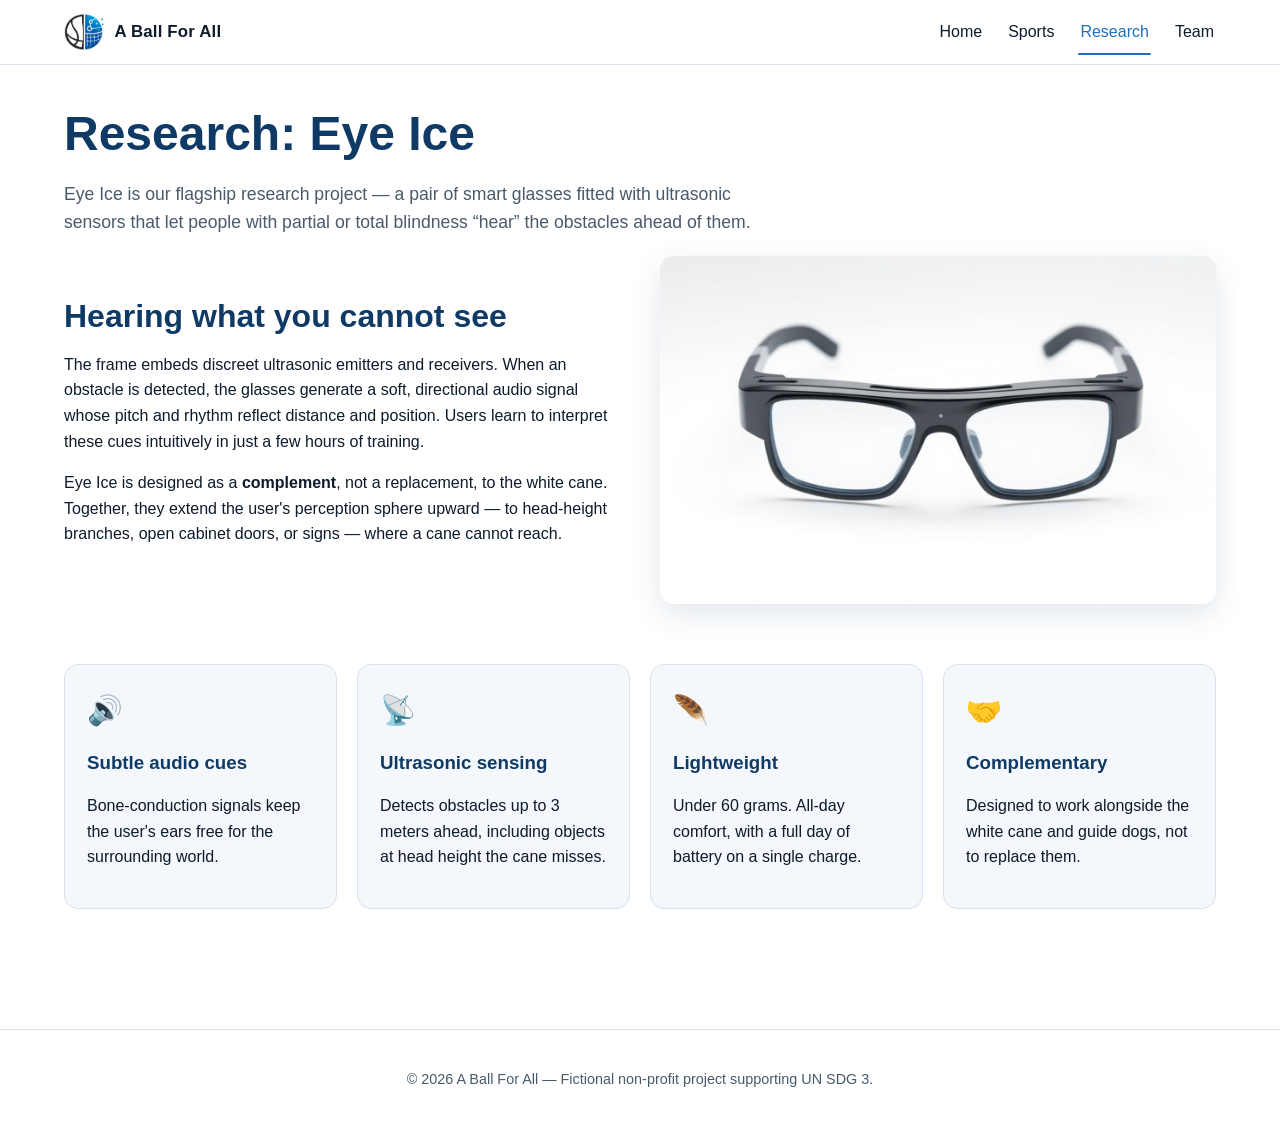
==== research.html @ 6585da30 "Changes" ====
<!DOCTYPE html>
<html lang="en">
<head>
  <meta charset="UTF-8" />
  <meta name="viewport" content="width=device-width, initial-scale=1.0" />
  <title>Research — A Ball For All</title>
  <meta name="description" content="Eye Ice: ultrasonic smart glasses helping visually impaired people 'hear' obstacles, funded by A Ball For All." />
  <link rel="icon" type="image/png" href="assets/logo.png" />
  <link rel="stylesheet" href="styles.css" />
</head>
<body>
  <header class="site-header">
    <div class="nav-wrap">
      <a class="brand" href="index.html">
        <img src="assets/logo.png" alt="A Ball For All logo" />
        <span class="brand-name">A Ball For All</span>
      </a>
      <nav class="primary">
        <a href="index.html">Home</a>
        <a href="sports.html">Sports</a>
        <a href="research.html">Research</a>
        <a href="team.html">Team</a>
      </nav>
    </div>
  </header>

  <main>
    <h1>Research: Eye Ice</h1>
    <p class="lead">
      Eye Ice is our flagship research project — a pair of smart glasses fitted with ultrasonic sensors that let people with partial or total blindness “hear” the obstacles ahead of them.
    </p>

    <section class="research-hero">
      <div>
        <h2>Hearing what you cannot see</h2>
        <p>
          The frame embeds discreet ultrasonic emitters and receivers. When an obstacle is detected, the glasses generate a soft, directional audio signal whose pitch and rhythm reflect distance and position. Users learn to interpret these cues intuitively in just a few hours of training.
        </p>
        <p>
          Eye Ice is designed as a <strong>complement</strong>, not a replacement, to the white cane. Together, they extend the user's perception sphere upward — to head-height branches, open cabinet doors, or signs — where a cane cannot reach.
        </p>
      </div>
      <img src="assets/research/eye-ice.jpg" alt="Concept render of the Eye Ice smart glasses" width="1280" height="800" loading="lazy" />
    </section>

    <section class="research-features">
      <div class="feature">
        <div class="ico">🔊</div>
        <h3>Subtle audio cues</h3>
        <p>Bone-conduction signals keep the user's ears free for the surrounding world.</p>
      </div>
      <div class="feature">
        <div class="ico">📡</div>
        <h3>Ultrasonic sensing</h3>
        <p>Detects obstacles up to 3 meters ahead, including objects at head height the cane misses.</p>
      </div>
      <div class="feature">
        <div class="ico">🪶</div>
        <h3>Lightweight</h3>
        <p>Under 60 grams. All-day comfort, with a full day of battery on a single charge.</p>
      </div>
      <div class="feature">
        <div class="ico">🤝</div>
        <h3>Complementary</h3>
        <p>Designed to work alongside the white cane and guide dogs, not to replace them.</p>
      </div>
    </section>
  </main>

  <footer class="site-footer">
    <p>© 2026 A Ball For All — Fictional non-profit project supporting UN SDG 3.</p>
  </footer>

  <script src="script.js"></script>
</body>
</html>
---- styles.css ----
:root {
  --bg: #ffffff;
  --ink: #0d1b2a;
  --muted: #4a5a6b;
  --brand: #1e6fb8;
  --brand-dark: #0f3a66;
  --accent: #f4a261;
  --card: #f4f7fb;
  --border: #d9e2ec;
  --shadow: 0 10px 30px rgba(15, 58, 102, 0.12);
  --radius: 14px;
}

* { box-sizing: border-box; }
html, body { margin: 0; padding: 0; }
body {
  font-family: -apple-system, BlinkMacSystemFont, "Segoe UI", Roboto, "Helvetica Neue", Arial, sans-serif;
  color: var(--ink);
  background: var(--bg);
  line-height: 1.6;
}

a { color: var(--brand); text-decoration: none; }
a:hover { text-decoration: underline; }

img { max-width: 100%; height: auto; display: block; }

/* ---------- Header / Nav ---------- */
.site-header {
  position: sticky;
  top: 0;
  z-index: 50;
  background: rgba(255, 255, 255, 0.92);
  backdrop-filter: saturate(180%) blur(10px);
  border-bottom: 1px solid var(--border);
}
.nav-wrap {
  max-width: 1200px;
  margin: 0 auto;
  padding: 14px 24px;
  display: flex;
  align-items: center;
  justify-content: space-between;
  gap: 16px;
  flex-wrap: wrap;
}
.brand {
  display: flex;
  align-items: center;
  gap: 10px;
  font-weight: 700;
  color: var(--ink);
}
.brand img { height: 36px; width: auto; }
.brand .brand-name { font-size: 1.05rem; letter-spacing: 0.2px; }
.brand .brand-name .a-logo { display: inline-block; vertical-align: middle; height: 1.2em; margin: 0 1px; }

nav.primary {
  display: flex;
  gap: 22px;
  flex-wrap: wrap;
}
nav.primary a {
  color: var(--ink);
  font-weight: 500;
  position: relative;
  padding: 4px 2px;
}
nav.primary a.active,
nav.primary a:hover { color: var(--brand); text-decoration: none; }
nav.primary a.active::after {
  content: "";
  position: absolute;
  left: 0; right: 0; bottom: -6px;
  height: 2px; background: var(--brand);
  border-radius: 2px;
}

/* ---------- Footer ---------- */
.site-footer {
  margin-top: 80px;
  padding: 24px;
  border-top: 1px solid var(--border);
  text-align: center;
  color: var(--muted);
  font-size: 0.9rem;
}

/* ---------- Generic layout ---------- */
main { max-width: 1200px; margin: 0 auto; padding: 40px 24px; }
h1, h2, h3 { color: var(--brand-dark); line-height: 1.2; }
h1 { font-size: clamp(2rem, 4vw, 3rem); margin: 0 0 16px; }
h2 { font-size: clamp(1.5rem, 2.5vw, 2rem); margin: 0 0 14px; }
.lead { font-size: 1.1rem; color: var(--muted); max-width: 720px; }

/* ---------- Home page ---------- */
.hero {
  text-align: center;
  padding: 60px 24px 30px;
}
.hero .logo-big {
  height: 140px;
  margin: 0 auto 20px;
}
.hero h1 {
  font-size: clamp(2.4rem, 5vw, 4rem);
  margin-bottom: 10px;
}
.hero .tagline {
  font-size: 1.15rem;
  color: var(--muted);
  max-width: 640px;
  margin: 0 auto 30px;
}

.video-wrap {
  max-width: 960px;
  margin: 30px auto 0;
  position: relative;
  border-radius: var(--radius);
  overflow: hidden;
  box-shadow: var(--shadow);
  background: #000;
  aspect-ratio: 16 / 9;
}
.video-wrap video {
  width: 100%;
  height: 100%;
  display: block;
  object-fit: cover;
}
.video-poster {
  position: absolute;
  inset: 0;
  display: flex;
  align-items: center;
  justify-content: center;
  cursor: pointer;
  background: linear-gradient(135deg, #0f3a66 0%, #1e6fb8 100%);
  color: #fff;
  transition: opacity 0.4s ease;
}
.video-poster.hidden { opacity: 0; pointer-events: none; }
.play-btn {
  width: 96px; height: 96px;
  border-radius: 50%;
  background: rgba(255, 255, 255, 0.15);
  border: 2px solid #fff;
  display: flex; align-items: center; justify-content: center;
  transition: transform 0.2s ease, background 0.2s ease;
}
.video-poster:hover .play-btn { transform: scale(1.08); background: rgba(255,255,255,0.25); }
.play-btn::after {
  content: "";
  display: block;
  width: 0; height: 0;
  border-left: 28px solid #fff;
  border-top: 18px solid transparent;
  border-bottom: 18px solid transparent;
  margin-left: 8px;
}
.video-label {
  position: absolute;
  bottom: 20px;
  left: 0; right: 0;
  text-align: center;
  font-weight: 600;
  letter-spacing: 0.5px;
}

.mission {
  margin-top: 80px;
  display: grid;
  grid-template-columns: repeat(auto-fit, minmax(240px, 1fr));
  gap: 20px;
}
.mission .card {
  background: var(--card);
  border-radius: var(--radius);
  padding: 22px;
  border: 1px solid var(--border);
}
.mission .card h3 { margin-top: 0; color: var(--brand-dark); }

/* ---------- Sports page ---------- */
.sports-grid {
  display: grid;
  grid-template-columns: repeat(auto-fit, minmax(200px, 1fr));
  gap: 18px;
  margin-top: 30px;
}
.sport-card {
  aspect-ratio: 1 / 1;
  border-radius: var(--radius);
  background: linear-gradient(135deg, var(--brand) 0%, var(--brand-dark) 100%);
  color: #fff;
  display: flex;
  align-items: center;
  justify-content: center;
  text-align: center;
  font-size: 1.3rem;
  font-weight: 700;
  letter-spacing: 0.5px;
  cursor: pointer;
  border: none;
  padding: 16px;
  transition: transform 0.2s ease, box-shadow 0.2s ease;
  box-shadow: var(--shadow);
}
.sport-card:hover { transform: translateY(-4px); box-shadow: 0 16px 36px rgba(15, 58, 102, 0.22); }
.sport-card.active {
  background: linear-gradient(135deg, var(--accent) 0%, #e76f51 100%);
}
.sport-card.other {
  background: linear-gradient(135deg, #4a5a6b 0%, #2c3a4a 100%);
}

.sport-detail {
  margin-top: 40px;
  min-height: 0;
  opacity: 0;
  transform: translateY(20px);
  transition: opacity 0.5s ease, transform 0.5s ease;
  display: none;
}
.sport-detail.visible {
  display: block;
  opacity: 1;
  transform: translateY(0);
}
.sport-detail h2 { margin-top: 0; }
.sport-photos {
  margin-top: 24px;
  display: grid;
  grid-template-columns: repeat(auto-fit, minmax(280px, 1fr));
  gap: 16px;
}
.sport-photos img {
  border-radius: var(--radius);
  box-shadow: var(--shadow);
  width: 100%;
  height: 260px;
  object-fit: cover;
}

.scroll-arrow {
  position: fixed;
  bottom: 28px;
  left: 50%;
  transform: translateX(-50%);
  width: 48px;
  height: 48px;
  border-radius: 50%;
  background: var(--brand);
  color: #fff;
  display: flex;
  align-items: center;
  justify-content: center;
  font-size: 1.4rem;
  box-shadow: var(--shadow);
  opacity: 0;
  pointer-events: none;
  animation: pulseFade 2.2s ease-in-out infinite;
  z-index: 40;
}
.scroll-arrow.show { pointer-events: auto; }
.scroll-arrow.gone {
  opacity: 0 !important;
  animation: none;
  pointer-events: none;
  transition: opacity 0.6s ease;
}
@keyframes pulseFade {
  0%, 100% { opacity: 0.25; transform: translate(-50%, 4px); }
  50% { opacity: 0.95; transform: translate(-50%, -4px); }
}

/* Custom error toast */
.toast {
  position: fixed;
  top: 90px;
  left: 50%;
  transform: translateX(-50%) translateY(-20px);
  background: #2c3a4a;
  color: #fff;
  padding: 14px 22px;
  border-radius: var(--radius);
  box-shadow: var(--shadow);
  max-width: 90%;
  opacity: 0;
  transition: opacity 0.3s ease, transform 0.3s ease;
  z-index: 100;
  text-align: center;
}
.toast.show {
  opacity: 1;
  transform: translateX(-50%) translateY(0);
}

/* ---------- Research page ---------- */
.research-hero {
  display: grid;
  grid-template-columns: 1fr 1fr;
  gap: 40px;
  align-items: center;
  margin-top: 20px;
}
.research-hero img {
  border-radius: var(--radius);
  box-shadow: var(--shadow);
}
.research-features {
  margin-top: 60px;
  display: grid;
  grid-template-columns: repeat(auto-fit, minmax(240px, 1fr));
  gap: 20px;
}
.research-features .feature {
  background: var(--card);
  border-radius: var(--radius);
  padding: 22px;
  border: 1px solid var(--border);
}
.feature .ico {
  font-size: 1.8rem;
  margin-bottom: 8px;
}
@media (max-width: 760px) {
  .research-hero { grid-template-columns: 1fr; }
}

/* ---------- Team page ---------- */
.team-member {
  display: grid;
  grid-template-columns: 280px 1fr;
  gap: 36px;
  align-items: center;
  margin: 50px 0;
  padding: 24px;
  background: var(--card);
  border-radius: var(--radius);
  border: 1px solid var(--border);
}
.team-member.reverse {
  grid-template-columns: 1fr 280px;
}
.team-member.reverse .photo { order: 2; }
.team-member .photo img {
  width: 100%;
  aspect-ratio: 1/1;
  object-fit: cover;
  border-radius: var(--radius);
  box-shadow: var(--shadow);
}
.team-member h2 { margin: 0 0 4px; }
.team-member .role {
  color: var(--brand);
  font-weight: 600;
  text-transform: uppercase;
  letter-spacing: 1px;
  font-size: 0.85rem;
  margin-bottom: 12px;
}
@media (max-width: 760px) {
  .team-member,
  .team-member.reverse {
    grid-template-columns: 1fr;
  }
  .team-member.reverse .photo { order: 0; }
}
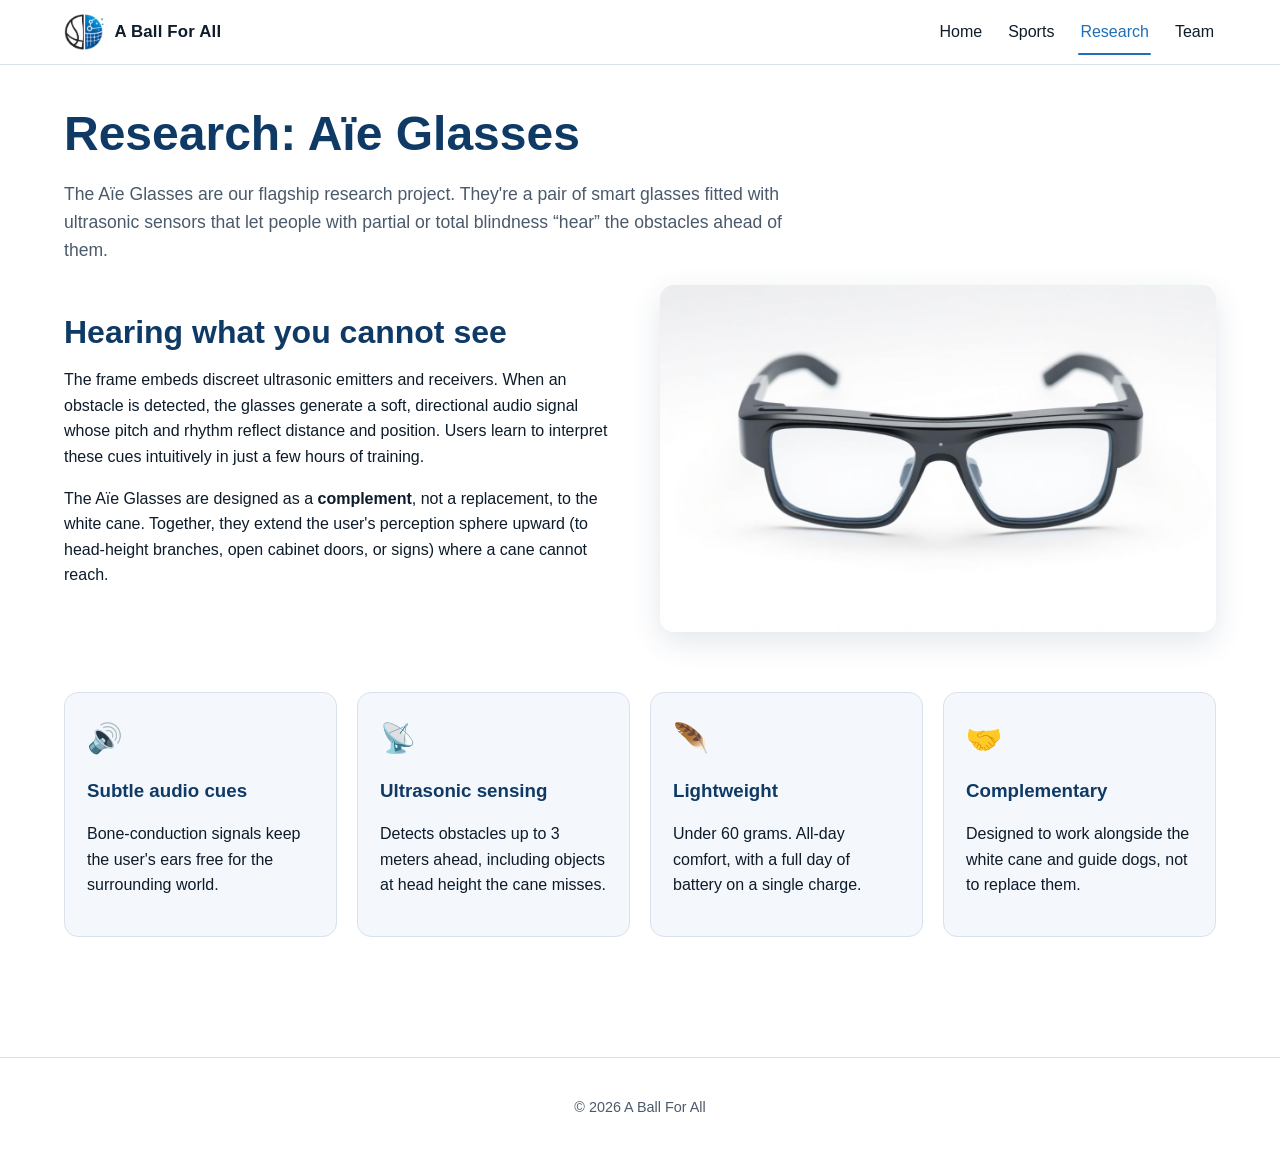
==== commit 18f10504: "Correction Générale" ====
--- a/research.html
+++ b/research.html
@@ -25,9 +25,9 @@
   </header>
 
   <main>
-    <h1>Research: Eye Ice</h1>
+    <h1>Research: Aïe Glasses</h1>
     <p class="lead">
-      Eye Ice is our flagship research project — a pair of smart glasses fitted with ultrasonic sensors that let people with partial or total blindness “hear” the obstacles ahead of them.
+      The Aïe Glasses are our flagship research project. They're a pair of smart glasses fitted with ultrasonic sensors that let people with partial or total blindness “hear” the obstacles ahead of them.
     </p>
 
     <section class="research-hero">
@@ -37,10 +37,10 @@
           The frame embeds discreet ultrasonic emitters and receivers. When an obstacle is detected, the glasses generate a soft, directional audio signal whose pitch and rhythm reflect distance and position. Users learn to interpret these cues intuitively in just a few hours of training.
         </p>
         <p>
-          Eye Ice is designed as a <strong>complement</strong>, not a replacement, to the white cane. Together, they extend the user's perception sphere upward — to head-height branches, open cabinet doors, or signs — where a cane cannot reach.
+          The Aïe Glasses are designed as a <strong>complement</strong>, not a replacement, to the white cane. Together, they extend the user's perception sphere upward (to head-height branches, open cabinet doors, or signs) where a cane cannot reach.
         </p>
       </div>
-      <img src="assets/research/eye-ice.jpg" alt="Concept render of the Eye Ice smart glasses" width="1280" height="800" loading="lazy" />
+      <img src="assets/research/eye-ice.jpg" alt="Concept render of the Aïe Glasses smart glasses" width="1280" height="800" loading="lazy" />
     </section>
 
     <section class="research-features">
@@ -68,7 +68,7 @@
   </main>
 
   <footer class="site-footer">
-    <p>© 2026 A Ball For All — Fictional non-profit project supporting UN SDG 3.</p>
+    <p>© 2026 A Ball For All</p>
   </footer>
 
   <script src="script.js"></script>
--- a/styles.css
+++ b/styles.css
@@ -239,8 +239,24 @@
   border-radius: var(--radius);
   box-shadow: var(--shadow);
   width: 100%;
-  height: 260px;
+  height: 300px;
   object-fit: cover;
+}
+
+.sport-photos.blind-football img {
+  object-position: center 13%;
+}
+
+.sport-photos.wheelchair-basketball img {
+  object-position: center 100%;
+}
+
+.sport-photos.boccia img {
+  object-position: center 70%;
+}
+
+.sport-photos.adaptive-skiing img {
+  object-position: center 73%;
 }
 
 .scroll-arrow {
